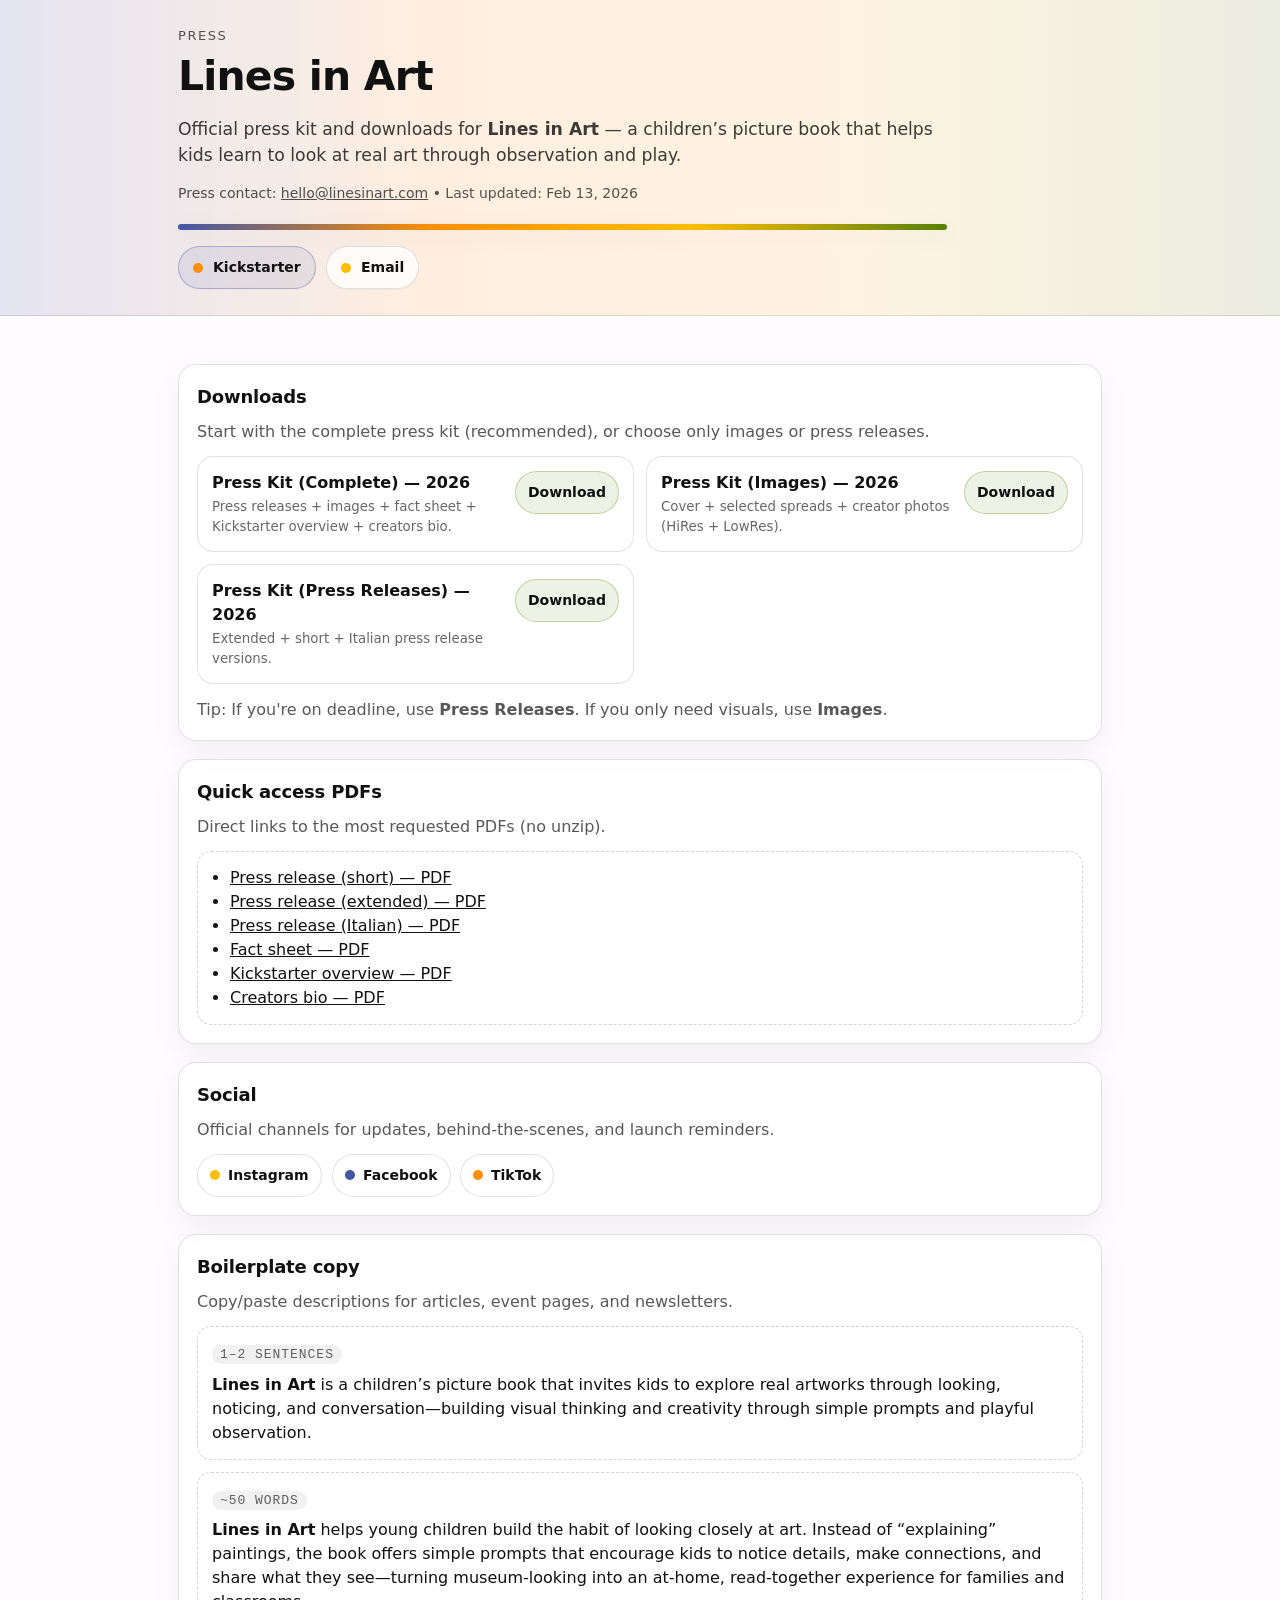
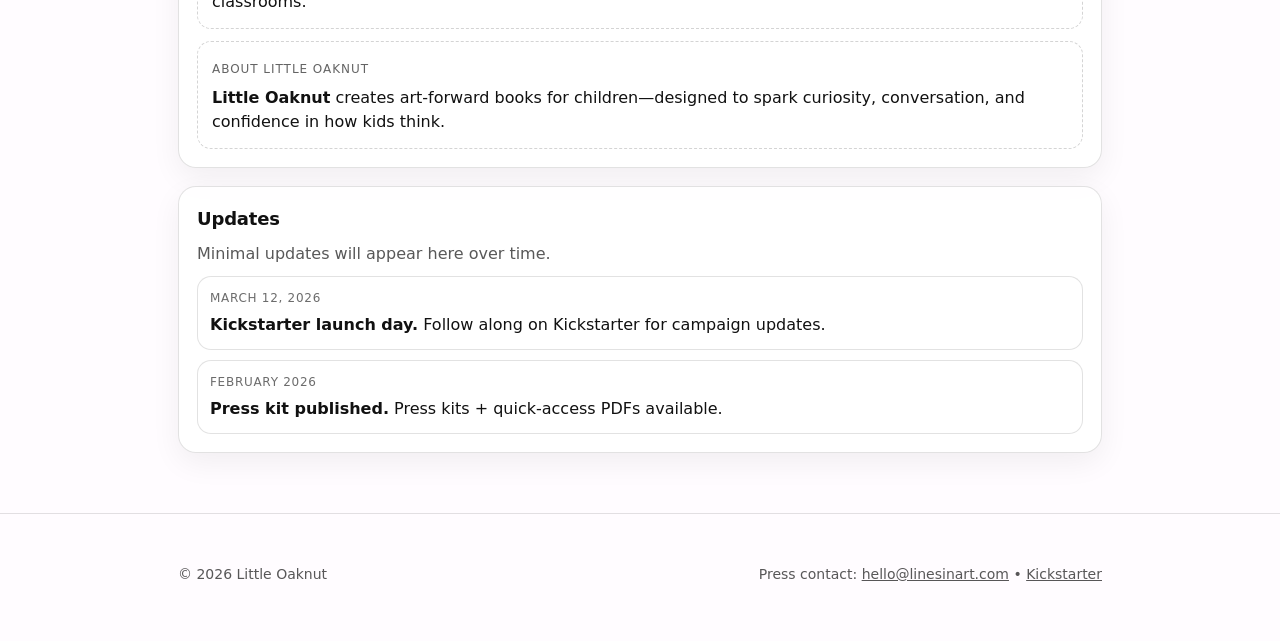
==== index.html @ 99334d59 "Update launch details" ====
<!doctype html>
<html lang="en">

<head>
  <meta charset="utf-8" />
  <meta name="viewport" content="width=device-width,initial-scale=1,viewport-fit=cover" />

  <title>Press Kit & Downloads | Lines in Art (Little Oaknut)</title>
  <meta name="description"
    content="Official press kit, downloads, and updates for Lines in Art — a children’s picture book that helps kids learn to look at real art through observation and play." />
  <meta name="robots" content="index,follow,max-image-preview:large" />
  <meta name="theme-color" content="#4356A6" />

  <link rel="canonical" href="https://linesinart.com/press" />
  <link rel="alternate" href="https://linesinart.com/press" hreflang="en" />
  <link rel="alternate" href="https://linesinart.com/press" hreflang="x-default" />

  <!-- Open Graph -->
  <meta property="og:type" content="website" />
  <meta property="og:site_name" content="Lines in Art" />
  <meta property="og:title" content="Press Kit & Downloads | Lines in Art" />
  <meta property="og:description" content="Official press kit, downloads, and updates for Lines in Art." />
  <meta property="og:url" content="https://linesinart.com/press" />
  <!-- Optional: add when you have a share image -->
  <!-- <meta property="og:image" content="https://linesinart.com/press/assets/og-press.jpg" /> -->

  <!-- Twitter -->
  <meta name="twitter:card" content="summary_large_image" />
  <meta name="twitter:title" content="Press Kit & Downloads | Lines in Art" />
  <meta name="twitter:description" content="Official press kit, downloads, and updates for Lines in Art." />
  <!-- Optional -->
  <!-- <meta name="twitter:image" content="https://linesinart.com/press/assets/og-press.jpg" /> -->

  <!-- Structured data: Org + Site + Page + Book -->
  <script type="application/ld+json">
  {
    "@context":"https://schema.org",
    "@graph":[
      {
        "@type":"Organization",
        "@id":"https://linesinart.com/#org",
        "name":"Little Oaknut",
        "url":"https://linesinart.com",
        "email":"hello@linesinart.com",
        "sameAs":[
          "https://www.instagram.com/linesinartbook",
          "https://www.facebook.com/profile.php?id=61579628001798",
          "https://www.tiktok.com/@linesinart"
        ],
        "brand":{"@type":"Brand","name":"Lines in Art"}
      },
      {
        "@type":"WebSite",
        "@id":"https://linesinart.com/#website",
        "url":"https://linesinart.com",
        "name":"Lines in Art",
        "publisher":{"@id":"https://linesinart.com/#org"}
      },
      {
        "@type":"WebPage",
        "@id":"https://linesinart.com/press#webpage",
        "url":"https://linesinart.com/press",
        "name":"Press Kit & Downloads | Lines in Art",
        "description":"Official press kit, downloads, and updates for Lines in Art — a children’s picture book that helps kids learn to look at real art through observation and play.",
        "isPartOf":{"@id":"https://linesinart.com/#website"},
        "about":{"@id":"https://linesinart.com/#book"},
        "inLanguage":"en"
      },
      {
        "@type":"Book",
        "@id":"https://linesinart.com/#book",
        "name":"Lines in Art",
        "publisher":{"@id":"https://linesinart.com/#org"},
        "inLanguage":"en",
        "audience":{
          "@type":"Audience",
          "audienceType":"Families and educators"
        },
        "about":"A children’s picture book that helps kids learn to look at real art through observation and play."
      }
    ]
  }
  </script>

  <link rel="stylesheet" href="./styles.css" />
</head>

<body>
  <a class="skip" href="#content">Skip to content</a>

  <header>
    <div class="wrap">
      <div class="top">
        <div class="brand">
          <div class="eyebrow">Press</div>
          <h1>Lines in Art</h1>
          <p class="lead">
            Official press kit and downloads for <strong>Lines in Art</strong> — a children’s picture book that helps
            kids learn to look at real art through observation and play.
          </p>

          <p class="subtle">
            Press contact: <a href="mailto:hello@linesinart.com">hello@linesinart.com</a>
            <span aria-hidden="true"> • </span>
            <span class="muted">Last updated:</span> <time datetime="2026-02-13">Feb 13, 2026</time>
          </p>

          <div class="bar" aria-hidden="true"></div>
        </div>

        <nav aria-label="Primary">
          <a class="btn kick primary" href="https://www.kickstarter.com/projects/littleoaknut/lines-in-art?ref=press"
            target="_blank" rel="noopener external">
            <span class="dot" aria-hidden="true"></span>
            Kickstarter
          </a>

          <a class="btn contact" href="mailto:hello@linesinart.com">
            <span class="dot" aria-hidden="true"></span>
            Email
          </a>
        </nav>
      </div>
    </div>
  </header>

  <main id="content">
    <div class="wrap stack">

      <!-- Downloads (most important) -->
      <section class="card" aria-label="Downloads">
        <h2>Downloads</h2>
        <p class="muted" style="margin:0">
          Start with the complete press kit (recommended), or choose only images or press releases.
        </p>

        <div class="download-grid" role="list">

          <!-- Complete press kit -->
          <div class="dl" role="listitem">
            <div class="dl-meta">
              <strong>Press Kit (Complete) — 2026</strong>
              <small>Press releases + images + fact sheet + Kickstarter overview + creators bio.</small>
            </div>
            <div class="dl-actions">
              <a class="dl-btn" href="https://downloads.linesinart.com/Lines_in_Art_Press_Kit_2026_Complete.zip"
                download>Download</a>
            </div>
          </div>

          <!-- Images only -->
          <div class="dl" role="listitem">
            <div class="dl-meta">
              <strong>Press Kit (Images) — 2026</strong>
              <small>Cover + selected spreads + creator photos (HiRes + LowRes).</small>
            </div>
            <div class="dl-actions">
              <a class="dl-btn" href="https://downloads.linesinart.com/Lines_in_Art_Press_Kit_2026_Images.zip"
                download>Download</a>
            </div>
          </div>

          <!-- Press releases only -->
          <div class="dl" role="listitem">
            <div class="dl-meta">
              <strong>Press Kit (Press Releases) — 2026</strong>
              <small>Extended + short + Italian press release versions.</small>
            </div>
            <div class="dl-actions">
              <a class="dl-btn" href="https://downloads.linesinart.com/Lines_in_Art_Press_Kit_2026_Press_Releases.zip"
                download>Download</a>
            </div>
          </div>

        </div>

        <p class="muted" style="margin:14px 0 0">
          Tip: If you're on deadline, use <strong>Press Releases</strong>. If you only need visuals, use
          <strong>Images</strong>.
        </p>
      </section>

      <!-- Quick access PDFs  -->
      <section class="card" aria-label="Quick access PDFs">
        <h2>Quick access PDFs</h2>
        <p class="muted" style="margin:0">
          Direct links to the most requested PDFs (no unzip).
        </p>

        <div class="copybox" style="margin-top:12px">
          <ul style="margin:0; padding-left:18px">
            <li><a href="./download/individual/Lines_in_Art_PressRelease_Short.pdf" target="_blank" rel="noopener">Press
                release (short) — PDF</a></li>
            <li><a href="./download/individual/Lines_in_Art_PressRelease_Extended.pdf" target="_blank"
                rel="noopener">Press release (extended) — PDF</a></li>
            <li><a href="./download/individual/Lines_in_Art_ComunicatoStampa_IT.pdf" target="_blank"
                rel="noopener">Press
                release (Italian) — PDF</a></li>
            <li><a href="./download/individual/Lines_in_Art_FactSheet.pdf" target="_blank" rel="noopener">Fact sheet —
                PDF</a></li>
            <li><a href="./download/individual/Lines_in_Art_Kickstarter_Overview.pdf" target="_blank"
                rel="noopener">Kickstarter overview — PDF</a></li>
            <li><a href="./download/individual/Lines_in_Art_Creators_Bio.pdf" target="_blank" rel="noopener">Creators
                bio
                — PDF</a></li>
          </ul>
        </div>
      </section>

      <!-- Social -->
      <section class="card" aria-label="Social">
        <h2>Social</h2>
        <p class="muted" style="margin:0">
          Official channels for updates, behind-the-scenes, and launch reminders.
        </p>

        <div class="social">
          <a class="instagram" href="https://www.instagram.com/linesinartbook" target="_blank" rel="noopener external">
            <span class="ico" aria-hidden="true"></span> Instagram
          </a>
          <a class="facebook" href="https://www.facebook.com/profile.php?id=61579628001798" target="_blank"
            rel="noopener external">
            <span class="ico" aria-hidden="true"></span> Facebook
          </a>
          <a class="tiktok" href="https://www.tiktok.com/@linesinart" target="_blank" rel="noopener external">
            <span class="ico" aria-hidden="true"></span> TikTok
          </a>
        </div>
      </section>

      <!-- Boilerplate -->
      <section class="card" aria-label="Boilerplate">
        <h2>Boilerplate copy</h2>
        <p class="muted" style="margin:0">
          Copy/paste descriptions for articles, event pages, and newsletters.
        </p>

        <div class="copybox">
          <div class="label"><span class="k">1–2 sentences</span></div>
          <p style="margin:0">
            <strong>Lines in Art</strong> is a children’s picture book that invites kids to explore real artworks
            through looking, noticing, and conversation—building visual thinking and creativity through simple prompts
            and playful observation.
          </p>
        </div>

        <div class="copybox">
          <div class="label"><span class="k">~50 words</span></div>
          <p style="margin:0">
            <strong>Lines in Art</strong> helps young children build the habit of looking closely at art. Instead of
            “explaining” paintings, the book offers simple prompts that encourage kids to notice details, make
            connections, and share what they see—turning museum-looking into an at-home, read-together experience for
            families and classrooms.
          </p>
        </div>

        <div class="copybox">
          <div class="label">About Little Oaknut</div>
          <p style="margin:0">
            <strong>Little Oaknut</strong> creates art-forward books for children—designed to spark curiosity,
            conversation, and confidence in how kids think.
          </p>
        </div>
      </section>

      <!-- Updates -->
      <section class="card" aria-label="Updates">
        <h2>Updates</h2>
        <p class="muted" style="margin:0">
          Minimal updates will appear here over time.
        </p>

        <div class="updates">
          <div class="update">
            <time datetime="2026-03-05">March 12, 2026</time>
            <div><strong>Kickstarter launch day.</strong> Follow along on Kickstarter for campaign updates.</div>
          </div>
          <div class="update">
            <time datetime="2026-02-13">February 2026</time>
            <div><strong>Press kit published.</strong> Press kits + quick-access PDFs available.</div>
          </div>
        </div>
      </section>

    </div>
  </main>

  <footer>
    <div class="wrap" style="display:flex; justify-content:space-between; gap:12px; flex-wrap:wrap;">
      <div>© <span id="y">2026</span> Little Oaknut</div>
      <div>
        Press contact: <a href="mailto:hello@linesinart.com">hello@linesinart.com</a>
        <span aria-hidden="true"> • </span>
        <a href="https://www.kickstarter.com/projects/littleoaknut/lines-in-art?ref=press" target="_blank"
          rel="noopener external">Kickstarter</a>
      </div>
    </div>

    <script>
      document.getElementById("y").textContent = String(new Date().getFullYear());
    </script>
  </footer>
</body>

</html>
---- styles.css ----
:root {
  --bg: #FFFCFF;
  /* Snow */
  --ink: #111111;
  --muted: #4a4a4a;
  --border: rgba(17, 17, 17, .12);

  --blue: #4356A6;
  /* Ocean Twilight */
  --orange: #FF8F00;
  /* Deep Saffron */
  --yellow: #FFBD05;
  /* Amber Gold */
  --green: #568203;
  /* Forest Moss */

  --max: 980px;
  --pad: clamp(16px, 4vw, 28px);
  --radius: 18px;
  --shadow: 0 10px 30px rgba(17, 17, 17, .06);
}

* {
  box-sizing: border-box
}

html,
body {
  height: 100%
}

body {
  margin: 0;
  background: var(--bg);
  color: var(--ink);
  font-family: ui-sans-serif, system-ui, -apple-system, Segoe UI, Roboto, Helvetica, Arial, "Apple Color Emoji", "Segoe UI Emoji";
  line-height: 1.5;
  -webkit-font-smoothing: antialiased;
  text-rendering: optimizeLegibility;
}

a {
  color: inherit
}

a:hover {
  opacity: .86
}

/* Better keyboard focus visibility */
a:focus-visible,
.btn:focus-visible,
.dl a:focus-visible,
.social a:focus-visible {
  outline: 2px solid rgba(67, 86, 166, .55);
  outline-offset: 3px;
  border-radius: 999px;
}

.skip {
  position: absolute;
  left: -999px;
  top: auto;
  width: 1px;
  height: 1px;
  overflow: hidden;
}

.skip:focus {
  left: var(--pad);
  top: var(--pad);
  width: auto;
  height: auto;
  padding: 10px 12px;
  background: #fff;
  border: 1px solid var(--border);
  border-radius: 12px;
  z-index: 1000;
}

header {
  border-bottom: 1px solid var(--border);
  background:
    linear-gradient(90deg,
      rgba(67, 86, 166, .14),
      rgba(255, 143, 0, .12),
      rgba(255, 189, 5, .12),
      rgba(86, 130, 3, .12));
}

.wrap {
  max-width: var(--max);
  margin: 0 auto;
  padding: 26px var(--pad);
}

.top {
  display: flex;
  align-items: flex-start;
  justify-content: space-between;
  gap: 16px;
  flex-wrap: wrap;
}

.brand {
  display: flex;
  flex-direction: column;
  gap: 8px;
  min-width: min(560px, 100%);
}

.eyebrow {
  font-size: 13px;
  letter-spacing: .12em;
  text-transform: uppercase;
  color: rgba(17, 17, 17, .7);
}

h1 {
  margin: 0;
  font-size: clamp(28px, 3.2vw, 42px);
  letter-spacing: -0.02em;
  line-height: 1.12;
}

.lead {
  margin: 10px 0 0;
  max-width: 70ch;
  color: rgba(17, 17, 17, .82);
  font-size: clamp(15px, 1.35vw, 18px);
}

/* NEW: small header line under the lead (Press contact / Last updated) */
.subtle {
  margin: 6px 0 0;
  font-size: 14px;
  color: rgba(17, 17, 17, .72);
}

nav {
  display: flex;
  gap: 10px;
  flex-wrap: wrap;
  align-items: center;
}

.btn {
  display: inline-flex;
  align-items: center;
  gap: 10px;
  text-decoration: none;
  padding: 10px 14px;
  border: 1px solid var(--border);
  border-radius: 999px;
  background: rgba(255, 255, 255, .75);
  backdrop-filter: blur(4px);
  box-shadow: 0 1px 0 rgba(17, 17, 17, .03);
  font-weight: 650;
  font-size: 14px;
  white-space: nowrap;
}

.btn.primary {
  border-color: rgba(67, 86, 166, .35);
  background: rgba(67, 86, 166, .10);
}

.dot {
  width: 10px;
  height: 10px;
  border-radius: 999px;
  display: inline-block;
  background: var(--blue);
}

.btn.download .dot {
  background: var(--green);
}

.btn.kick .dot {
  background: var(--orange);
}

.btn.contact .dot {
  background: var(--yellow);
}

.bar {
  height: 6px;
  border-radius: 999px;
  background: linear-gradient(90deg, var(--blue), var(--orange), var(--yellow), var(--green));
  box-shadow: 0 6px 24px rgba(17, 17, 17, .08);
  margin-top: 12px;
}

main {
  padding: 22px 0 34px;
}

.stack {
  display: flex;
  flex-direction: column;
  gap: 18px;
}

.card {
  background: rgba(255, 255, 255, .78);
  border: 1px solid var(--border);
  border-radius: var(--radius);
  padding: 18px;
  box-shadow: var(--shadow);
}

h2 {
  margin: 0 0 10px;
  font-size: 18px;
  letter-spacing: -0.01em;
}

.muted {
  color: rgba(17, 17, 17, .70);
}

.download-grid {
  display: grid;
  grid-template-columns: 1fr 1fr;
  gap: 12px;
  margin-top: 12px;
}

@media (max-width: 780px) {
  .download-grid {
    grid-template-columns: 1fr;
  }
}

.dl {
  border: 1px solid var(--border);
  border-radius: 16px;
  padding: 14px;
  background: rgba(255, 255, 255, .66);
  display: flex;
  align-items: flex-start;
  justify-content: space-between;
  gap: 12px;
}

.dl strong {
  display: block;
  margin-bottom: 2px;
}

.dl small {
  color: rgba(17, 17, 17, .64);
  display: block;
}

/*
  CHANGED: previously `.dl a` styled the single button.
  Keep it for backward compatibility, but when you switch to Download+View
  use `.dl-btn` and `.dl-link` below.
*/
.dl a {
  flex: 0 0 auto;
  text-decoration: none;
  border: 1px solid rgba(86, 130, 3, .30);
  background: rgba(86, 130, 3, .10);
  padding: 10px 12px;
  border-radius: 999px;
  font-weight: 650;
  font-size: 14px;
  white-space: nowrap;
}

/* NEW: download card layout (Download + View + path) */
.dl-meta {
  min-width: 0;
}

.dl-path {
  font-family: ui-monospace, SFMono-Regular, Menlo, Monaco, Consolas, "Liberation Mono", monospace;
  font-size: 12px;
  color: rgba(17, 17, 17, .55);
  margin-top: 6px;
  word-break: break-all;
}

.dl-actions {
  display: flex;
  flex-direction: column;
  gap: 8px;
  align-items: flex-end;
  flex: 0 0 auto;
}

.dl-btn {
  text-decoration: none;
  border: 1px solid rgba(86, 130, 3, .30);
  background: rgba(86, 130, 3, .10);
  padding: 10px 12px;
  border-radius: 999px;
  font-weight: 650;
  font-size: 14px;
  white-space: nowrap;
}

.dl-link {
  font-size: 13px;
  font-weight: 650;
  color: rgba(17, 17, 17, .72);
  text-decoration: underline;
  text-underline-offset: 3px;
  background: transparent;
  border: 0;
  padding: 0;
}

/* Mobile: make the actions row feel natural */
@media (max-width: 520px) {
  .dl {
    flex-direction: column;
    align-items: stretch;
  }

  .dl-actions {
    align-items: flex-start;
    flex-direction: row;
    gap: 12px;
  }
}

.copybox {
  border: 1px dashed rgba(17, 17, 17, .18);
  border-radius: 14px;
  padding: 14px;
  background: rgba(255, 255, 255, .65);
  margin-top: 12px;
}

.label {
  display: inline-block;
  font-size: 12px;
  letter-spacing: .08em;
  text-transform: uppercase;
  color: rgba(17, 17, 17, .65);
  margin-bottom: 8px;
}

.k {
  font-family: ui-monospace, SFMono-Regular, Menlo, Monaco, Consolas, "Liberation Mono", monospace;
  font-size: 13px;
  background: rgba(17, 17, 17, .06);
  padding: 2px 8px;
  border-radius: 999px;
}

/* Social section pills */
.social {
  display: flex;
  flex-wrap: wrap;
  gap: 10px;
  margin-top: 12px;
}

.social a {
  display: inline-flex;
  align-items: center;
  gap: 8px;
  text-decoration: none;
  font-weight: 650;
  font-size: 14px;
  padding: 10px 12px;
  border: 1px solid var(--border);
  border-radius: 999px;
  background: rgba(255, 255, 255, .70);
  backdrop-filter: blur(4px);
}

.ico {
  width: 10px;
  height: 10px;
  border-radius: 999px;
  display: inline-block;
  background: rgba(17, 17, 17, .45);
}

.social a.instagram .ico {
  background: var(--yellow);
}

.social a.facebook .ico {
  background: var(--blue);
}

.social a.tiktok .ico {
  background: var(--orange);
}

.updates {
  display: flex;
  flex-direction: column;
  gap: 10px;
  margin-top: 10px;
}

.update {
  padding: 12px 12px;
  border: 1px solid var(--border);
  border-radius: 14px;
  background: rgba(255, 255, 255, .66);
}

.update time {
  display: block;
  font-size: 12px;
  letter-spacing: .06em;
  text-transform: uppercase;
  color: rgba(17, 17, 17, .62);
  margin-bottom: 6px;
}

footer {
  border-top: 1px solid var(--border);
  padding: 24px 0 30px;
  color: rgba(17, 17, 17, .70);
  font-size: 14px;
}
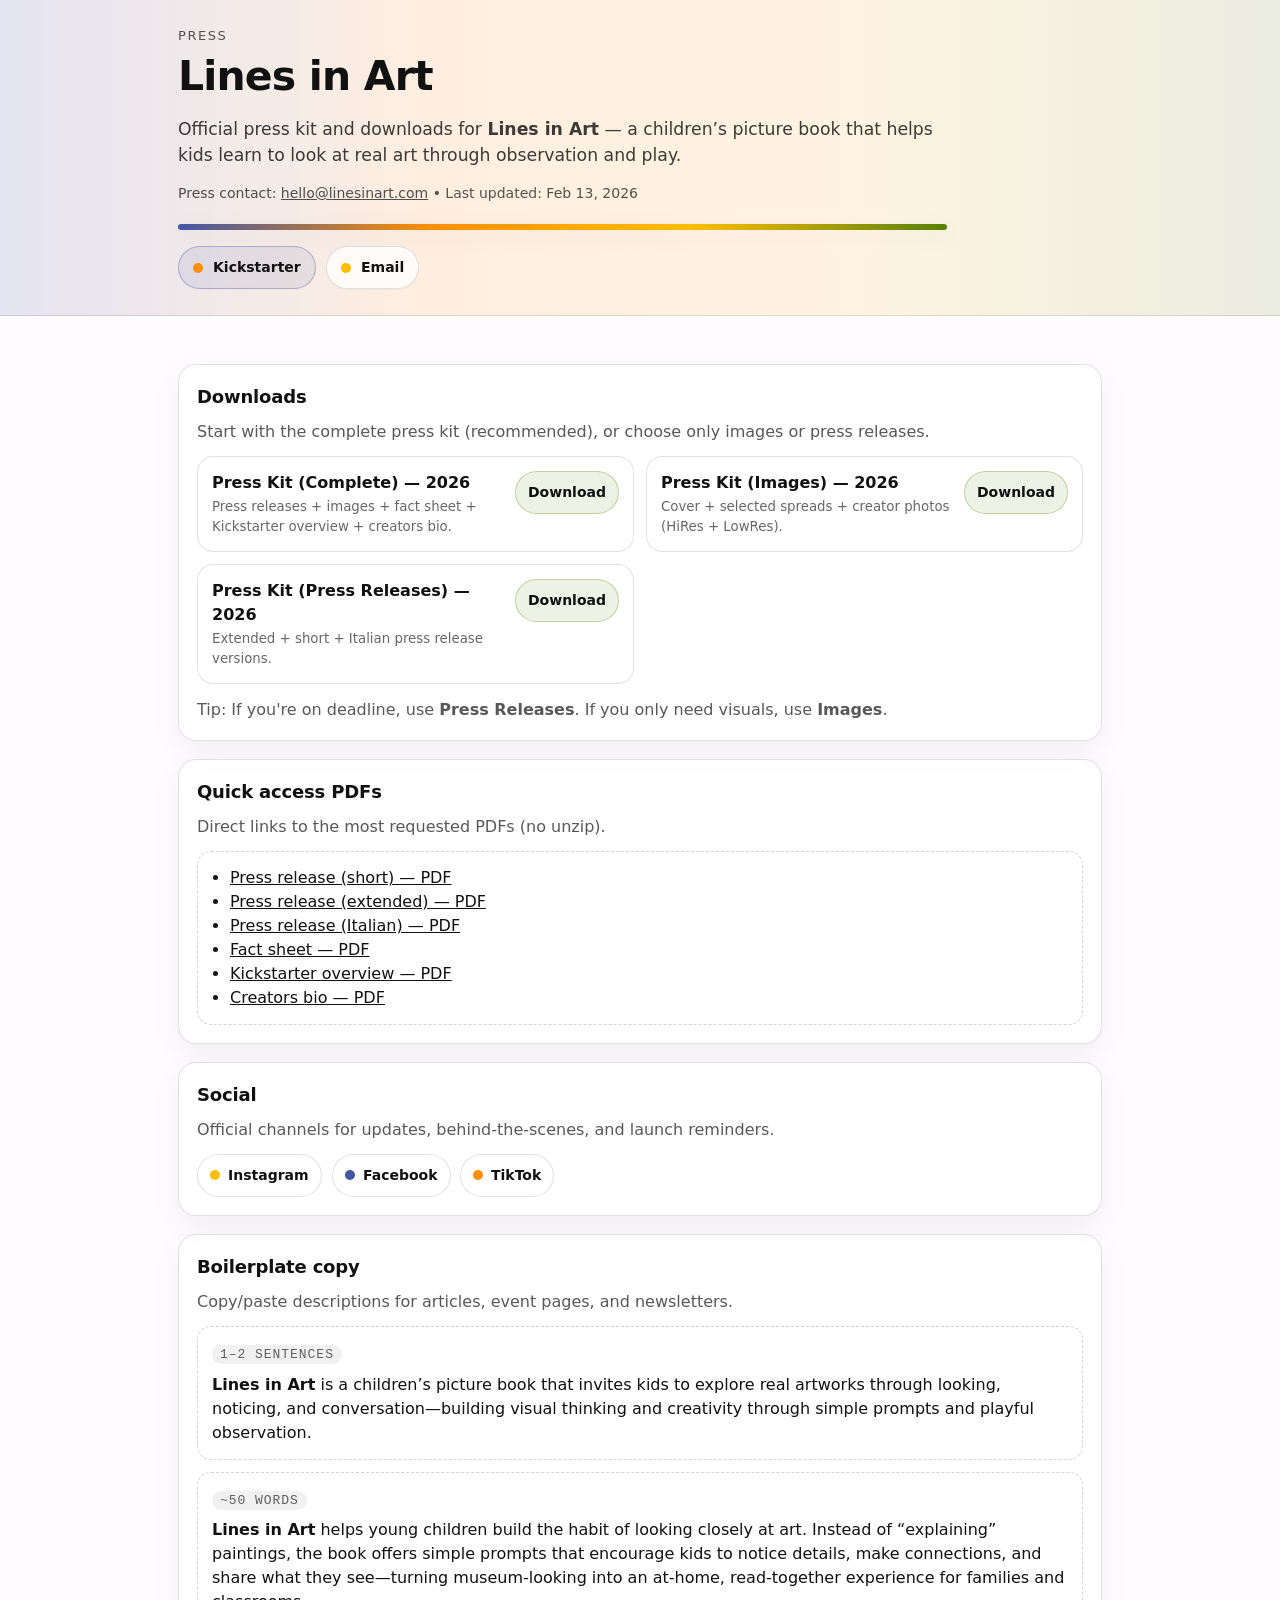
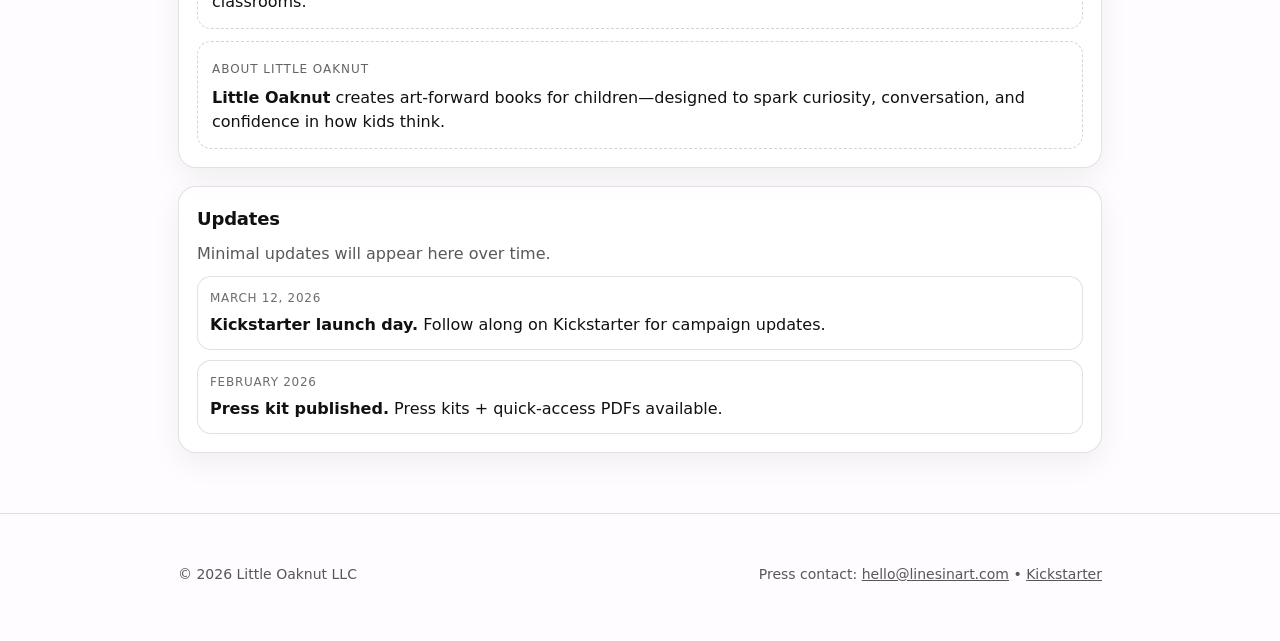
==== commit 90745822: "Update Copyrights" ====
--- a/index.html
+++ b/index.html
@@ -287,7 +287,7 @@
 
   <footer>
     <div class="wrap" style="display:flex; justify-content:space-between; gap:12px; flex-wrap:wrap;">
-      <div>© <span id="y">2026</span> Little Oaknut</div>
+      <div>© <span id="y">2026</span> Little Oaknut LLC</div>
       <div>
         Press contact: <a href="mailto:hello@linesinart.com">hello@linesinart.com</a>
         <span aria-hidden="true"> • </span>
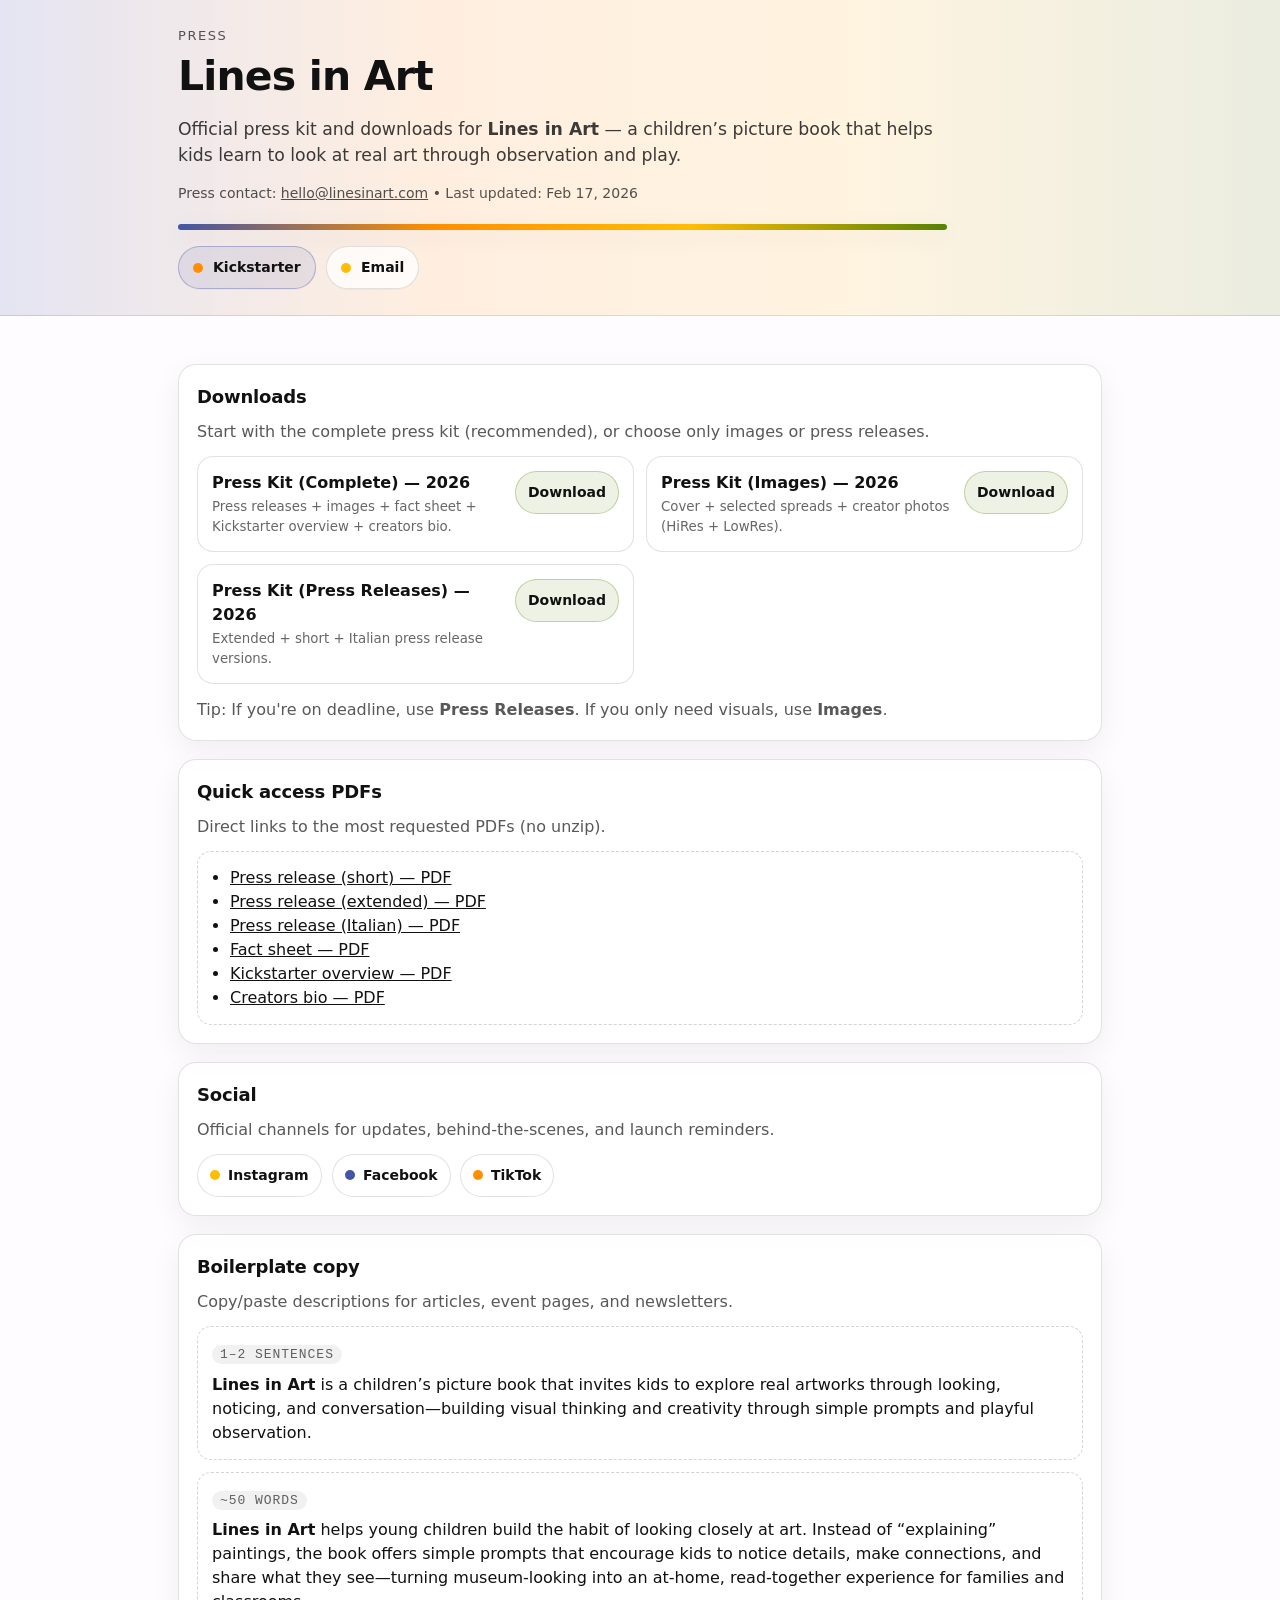
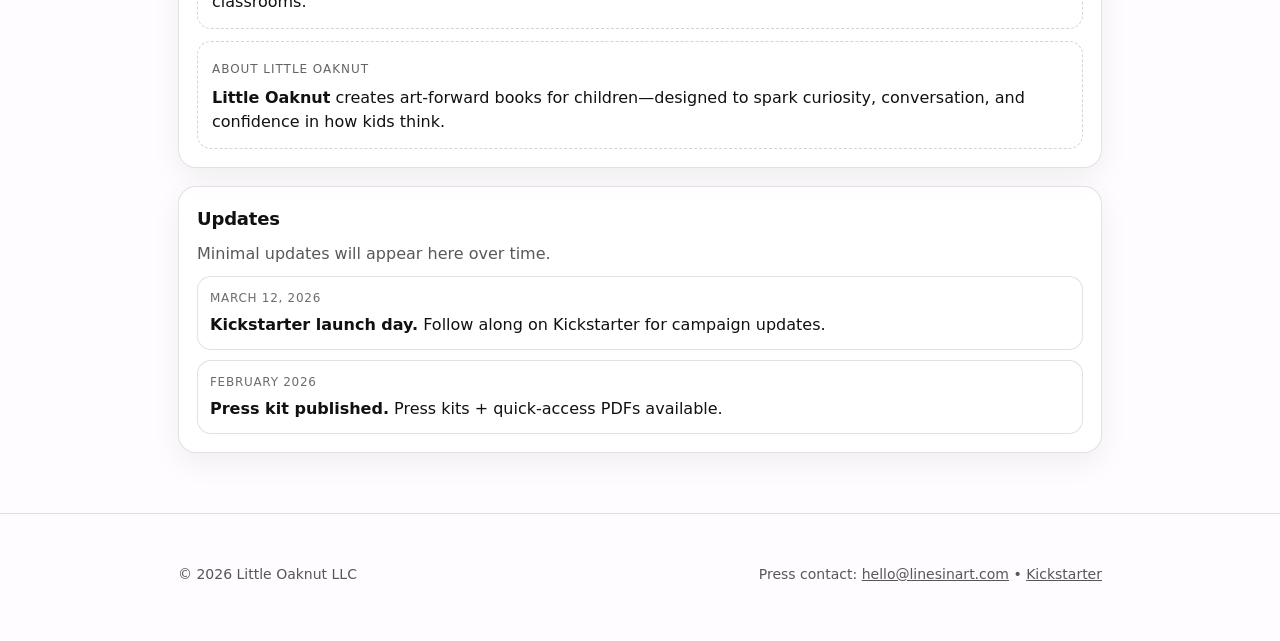
==== commit 413b1630: "Update date" ====
--- a/index.html
+++ b/index.html
@@ -7,7 +7,7 @@
 
   <title>Press Kit & Downloads | Lines in Art (Little Oaknut)</title>
   <meta name="description"
-    content="Official press kit, downloads, and updates for Lines in Art — a children’s picture book that helps kids learn to look at real art through observation and play." />
+    content="Official press kit, downloads, and updates for Lines in Art: a children’s picture book that helps kids learn to look at real art through observation and play." />
   <meta name="robots" content="index,follow,max-image-preview:large" />
   <meta name="theme-color" content="#4356A6" />
 
@@ -102,7 +102,7 @@
           <p class="subtle">
             Press contact: <a href="mailto:hello@linesinart.com">hello@linesinart.com</a>
             <span aria-hidden="true"> • </span>
-            <span class="muted">Last updated:</span> <time datetime="2026-02-13">Feb 13, 2026</time>
+            <span class="muted">Last updated:</span> <time datetime="2026-02-17">Feb 17, 2026</time>
           </p>
 
           <div class="bar" aria-hidden="true"></div>
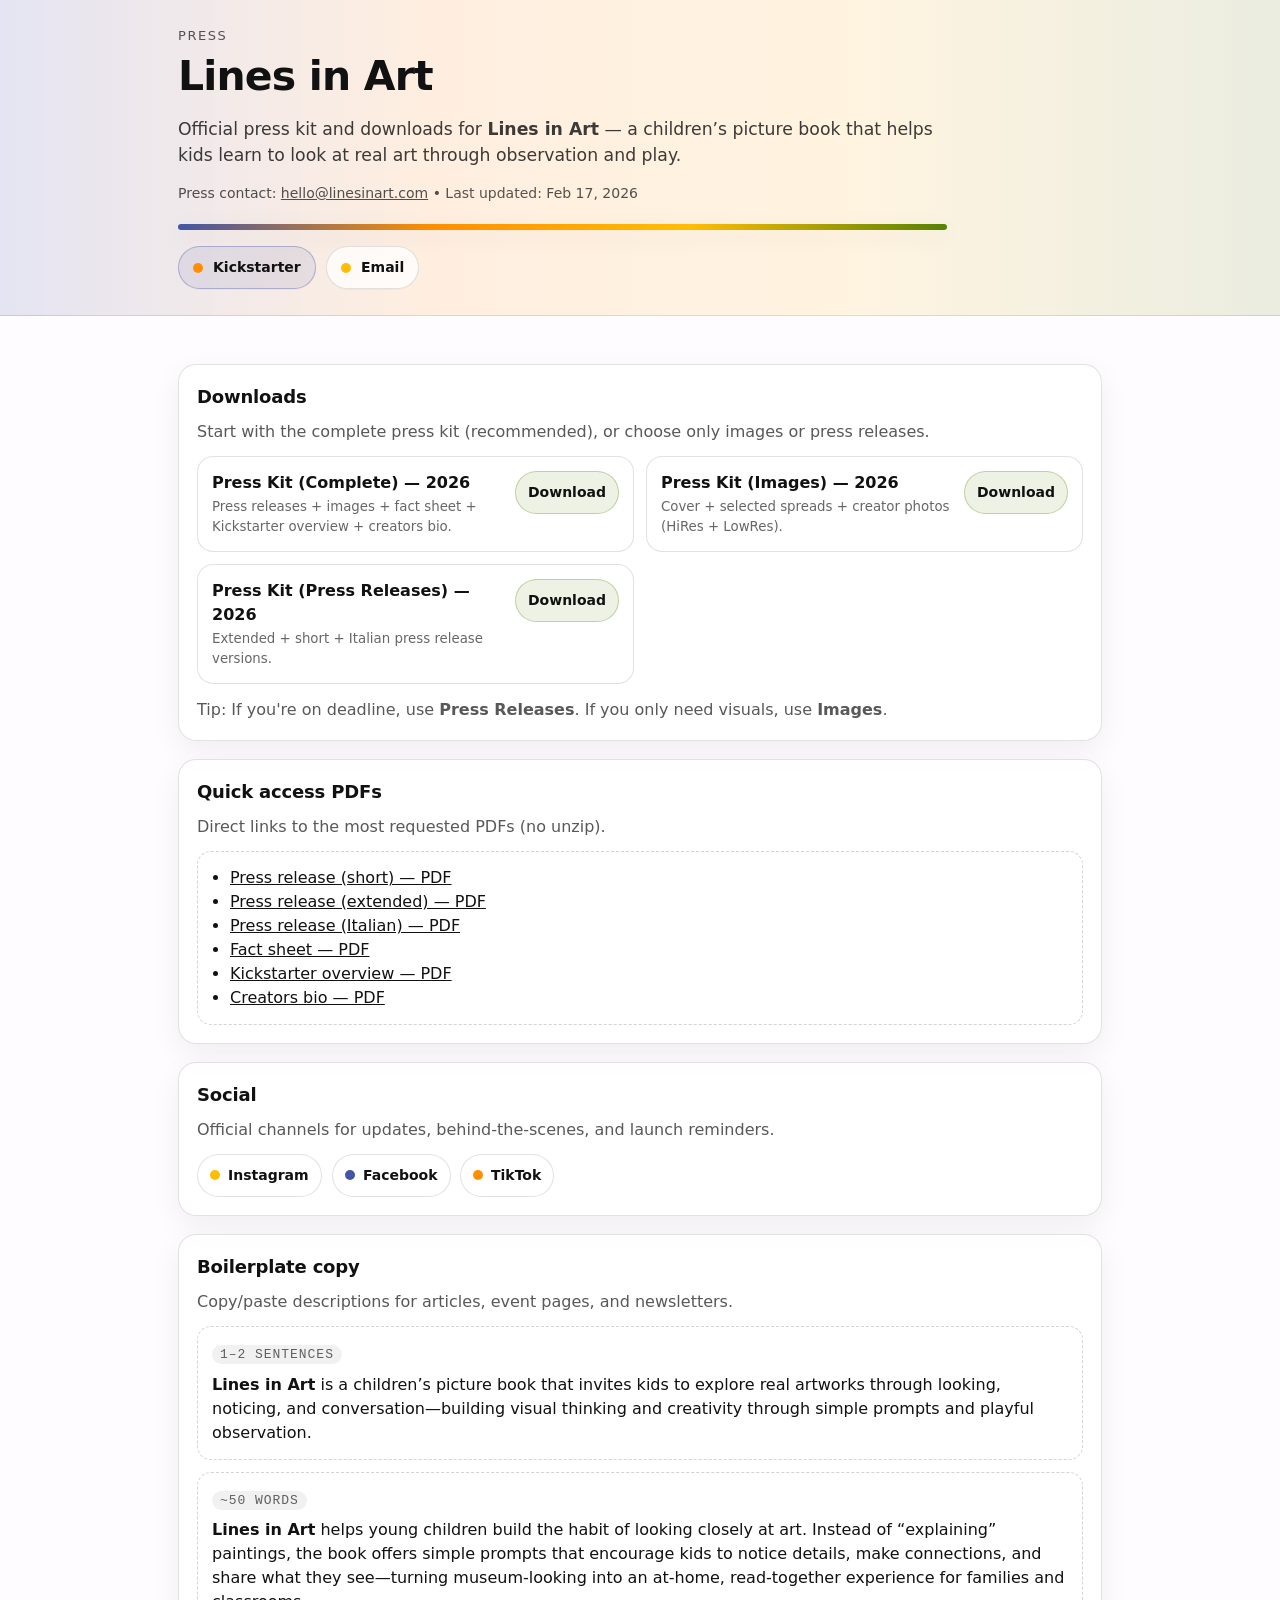
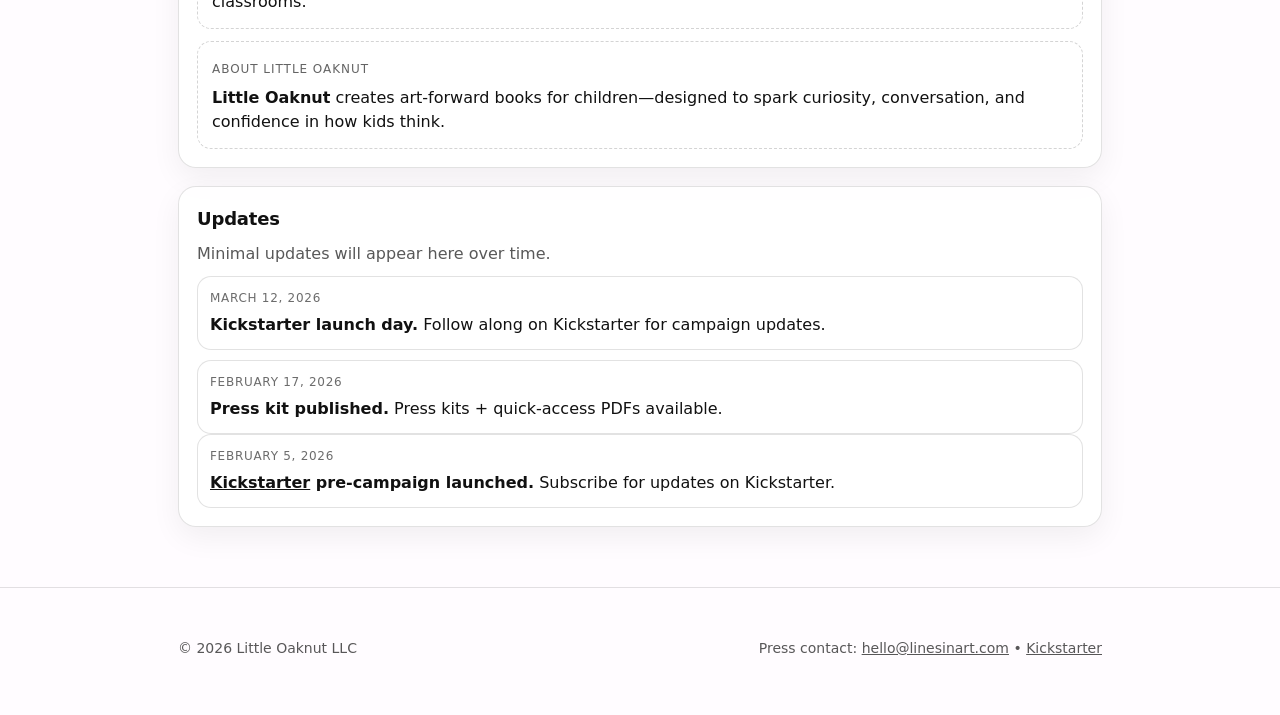
==== commit 616de689: "Add update" ====
--- a/index.html
+++ b/index.html
@@ -276,11 +276,18 @@
             <div><strong>Kickstarter launch day.</strong> Follow along on Kickstarter for campaign updates.</div>
           </div>
           <div class="update">
-            <time datetime="2026-02-13">February 2026</time>
+            <time datetime="2026-02-17">February 17, 2026</time>
             <div><strong>Press kit published.</strong> Press kits + quick-access PDFs available.</div>
           </div>
         </div>
-      </section>
+        <div class="update">
+          <time datetime="2026-02-5">February 5, 2026</time>
+          <div><strong><a href="https://www.kickstarter.com/projects/littleoaknut/lines-in-art?ref=press"
+                target="_blank" rel="noopener external">Kickstarter</a> pre-campaign launched.</strong> Subscribe for
+            updates on Kickstarter.</div>
+        </div>
+    </div>
+    </section>
 
     </div>
   </main>
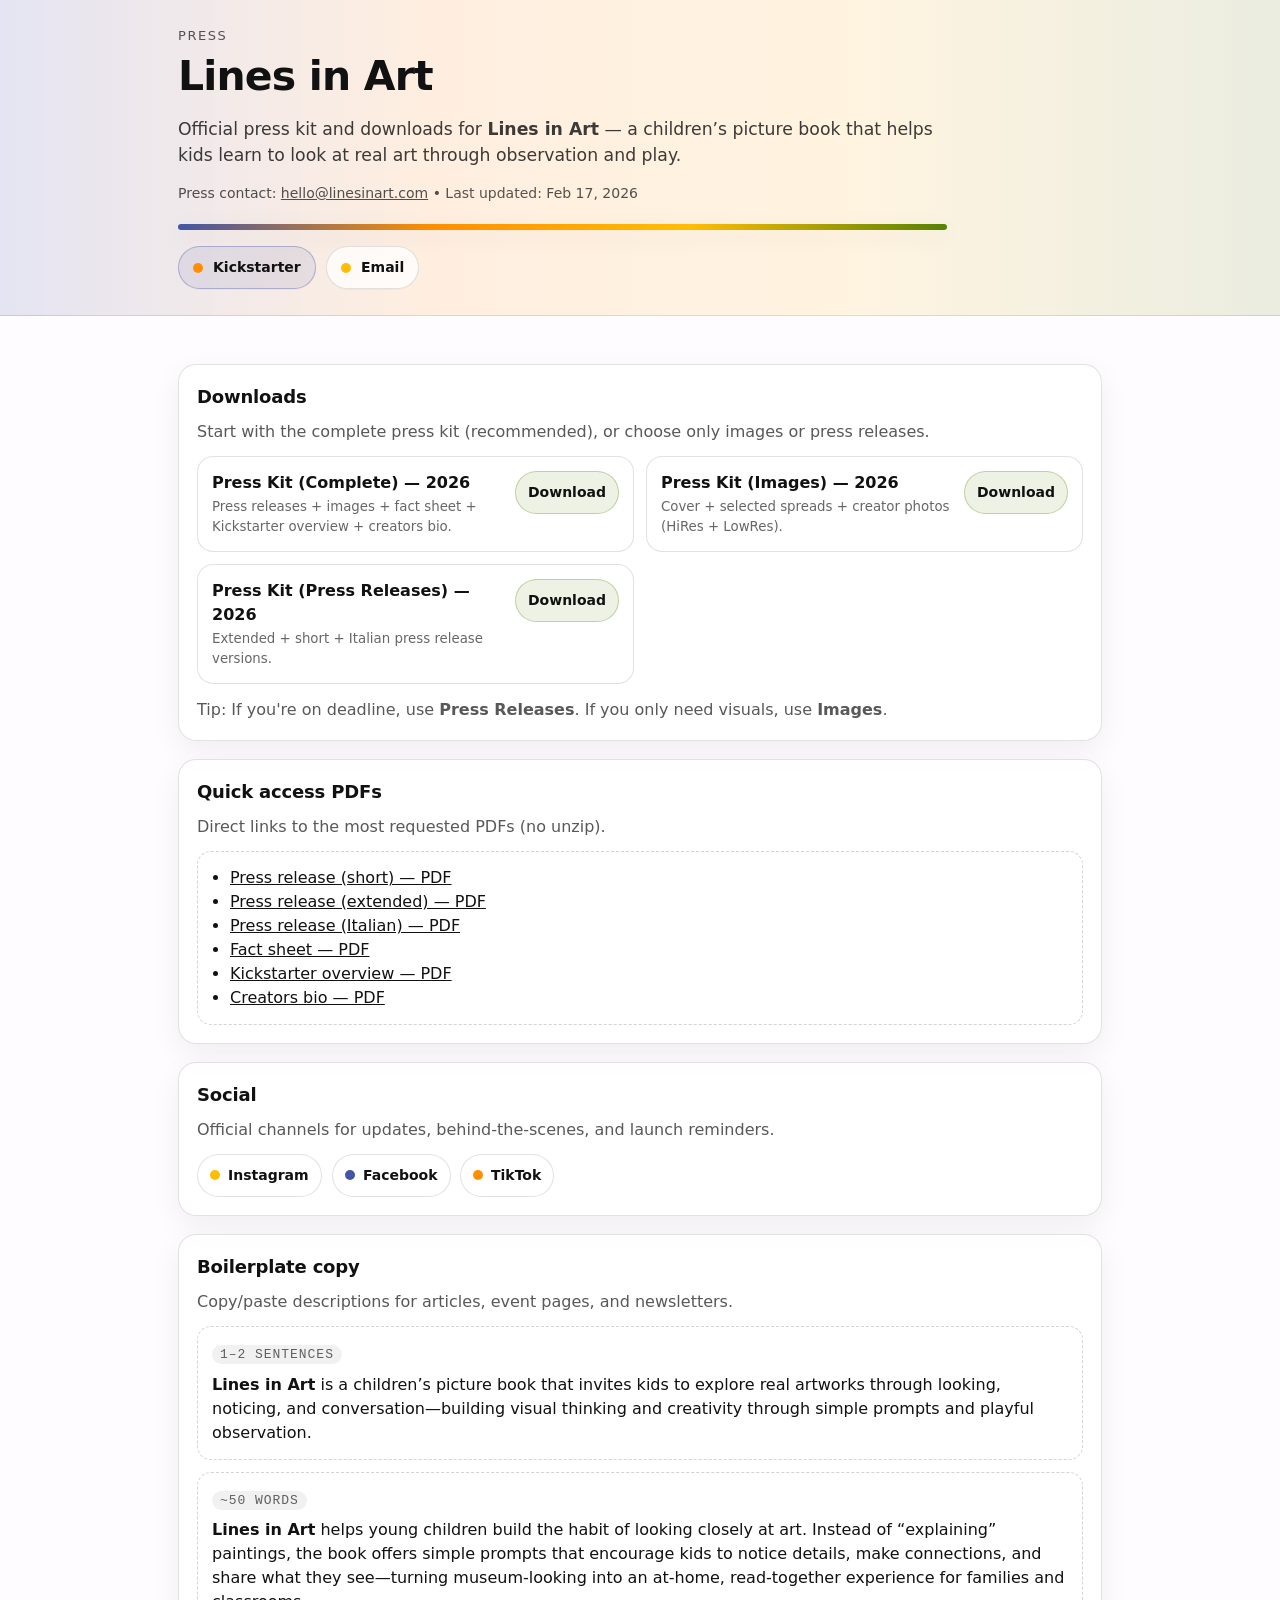
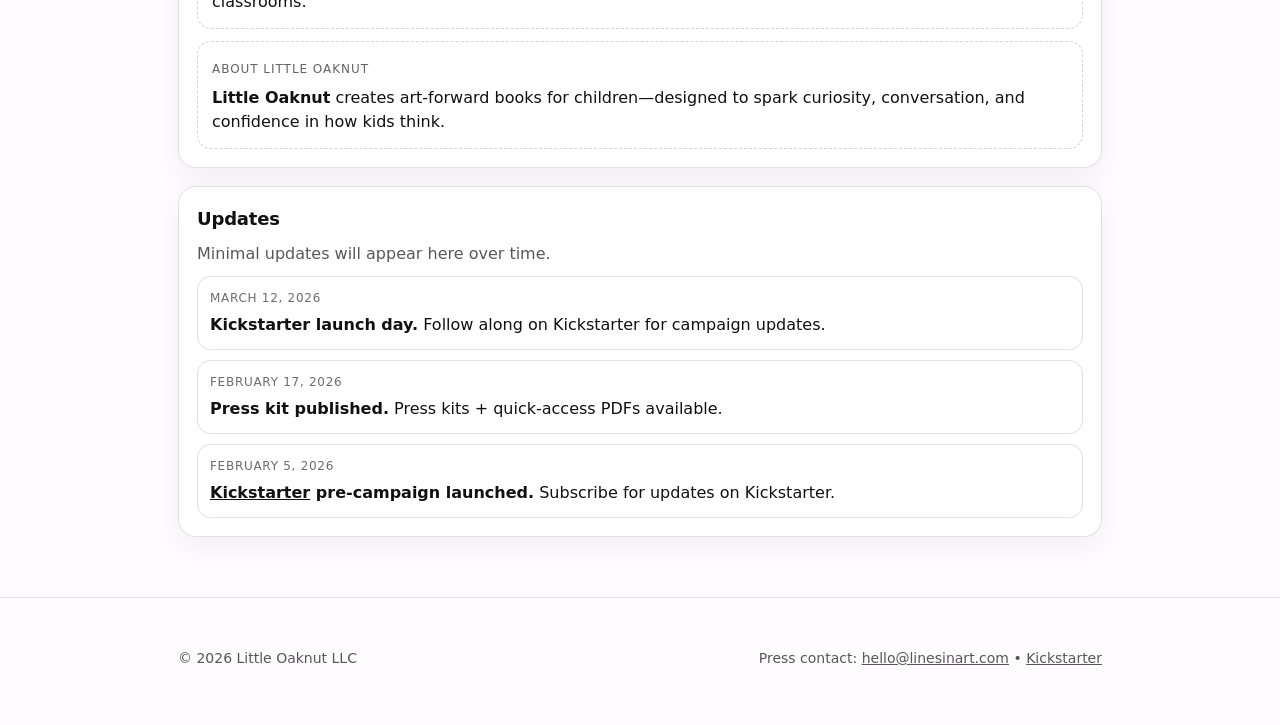
==== commit 3979791f: "Fix html" ====
--- a/index.html
+++ b/index.html
@@ -83,6 +83,18 @@
   </script>
 
   <link rel="stylesheet" href="./styles.css" />
+
+  <!-- Google Analytics 4 -->
+  <script async src="https://www.googletagmanager.com/gtag/js?id=G-N059GWK2SE"></script>
+  <script>
+    window.dataLayer = window.dataLayer || [];
+    function gtag() { dataLayer.push(arguments); }
+    gtag('js', new Date());
+
+    gtag('config', 'G-N059GWK2SE', {
+      page_path: '/press'
+    });
+  </script>
 </head>
 
 <body>
@@ -279,12 +291,12 @@
             <time datetime="2026-02-17">February 17, 2026</time>
             <div><strong>Press kit published.</strong> Press kits + quick-access PDFs available.</div>
           </div>
-        </div>
-        <div class="update">
-          <time datetime="2026-02-5">February 5, 2026</time>
-          <div><strong><a href="https://www.kickstarter.com/projects/littleoaknut/lines-in-art?ref=press"
-                target="_blank" rel="noopener external">Kickstarter</a> pre-campaign launched.</strong> Subscribe for
-            updates on Kickstarter.</div>
+          <div class="update">
+            <time datetime="2026-02-5">February 5, 2026</time>
+            <div><strong><a href="https://www.kickstarter.com/projects/littleoaknut/lines-in-art?ref=press"
+                  target="_blank" rel="noopener external">Kickstarter</a> pre-campaign launched.</strong> Subscribe for
+              updates on Kickstarter.</div>
+          </div>
         </div>
     </div>
     </section>
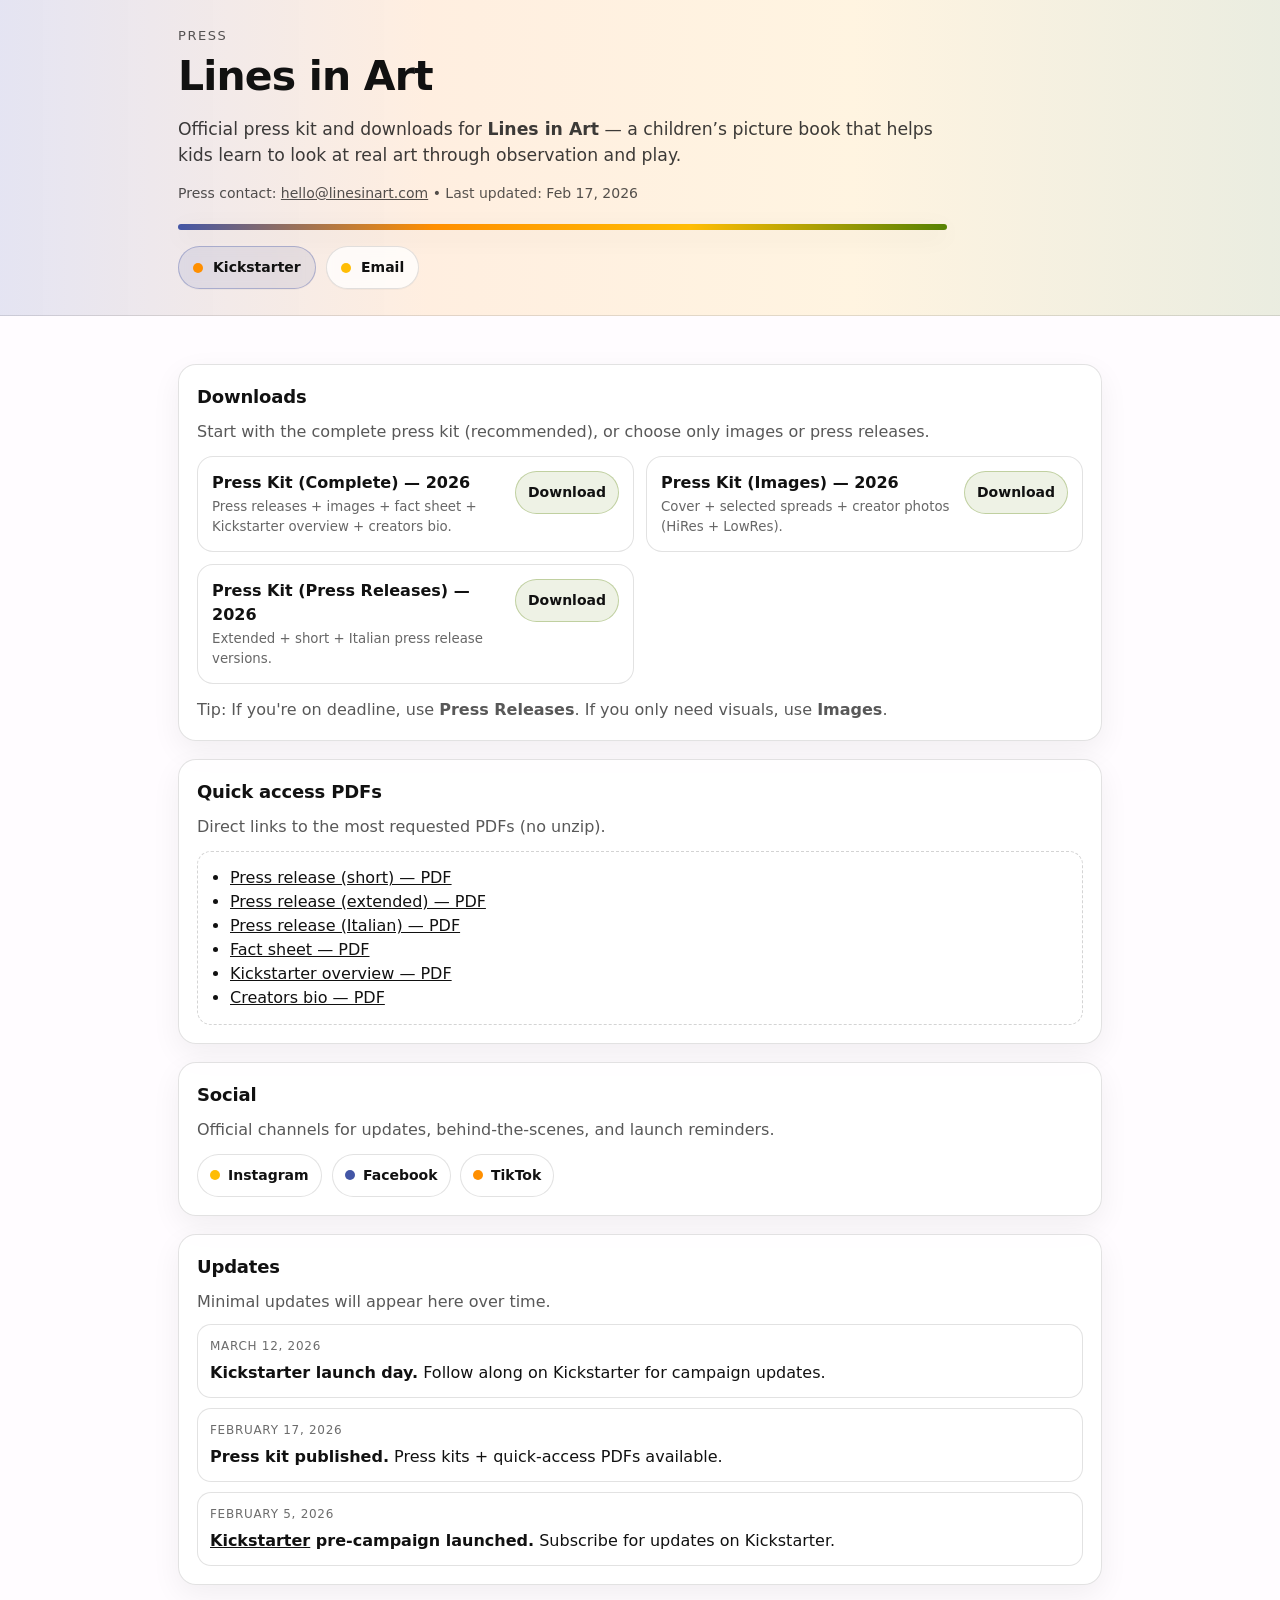
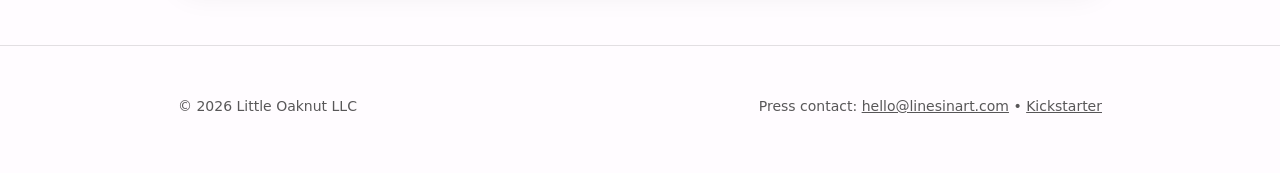
==== commit 4a9253d9: "Remove boilerplate" ====
--- a/index.html
+++ b/index.html
@@ -241,7 +241,7 @@
       </section>
 
       <!-- Boilerplate -->
-      <section class="card" aria-label="Boilerplate">
+      <!-- <section class="card" aria-label="Boilerplate">
         <h2>Boilerplate copy</h2>
         <p class="muted" style="margin:0">
           Copy/paste descriptions for articles, event pages, and newsletters.
@@ -273,7 +273,7 @@
             conversation, and confidence in how kids think.
           </p>
         </div>
-      </section>
+      </section> -->
 
       <!-- Updates -->
       <section class="card" aria-label="Updates">
